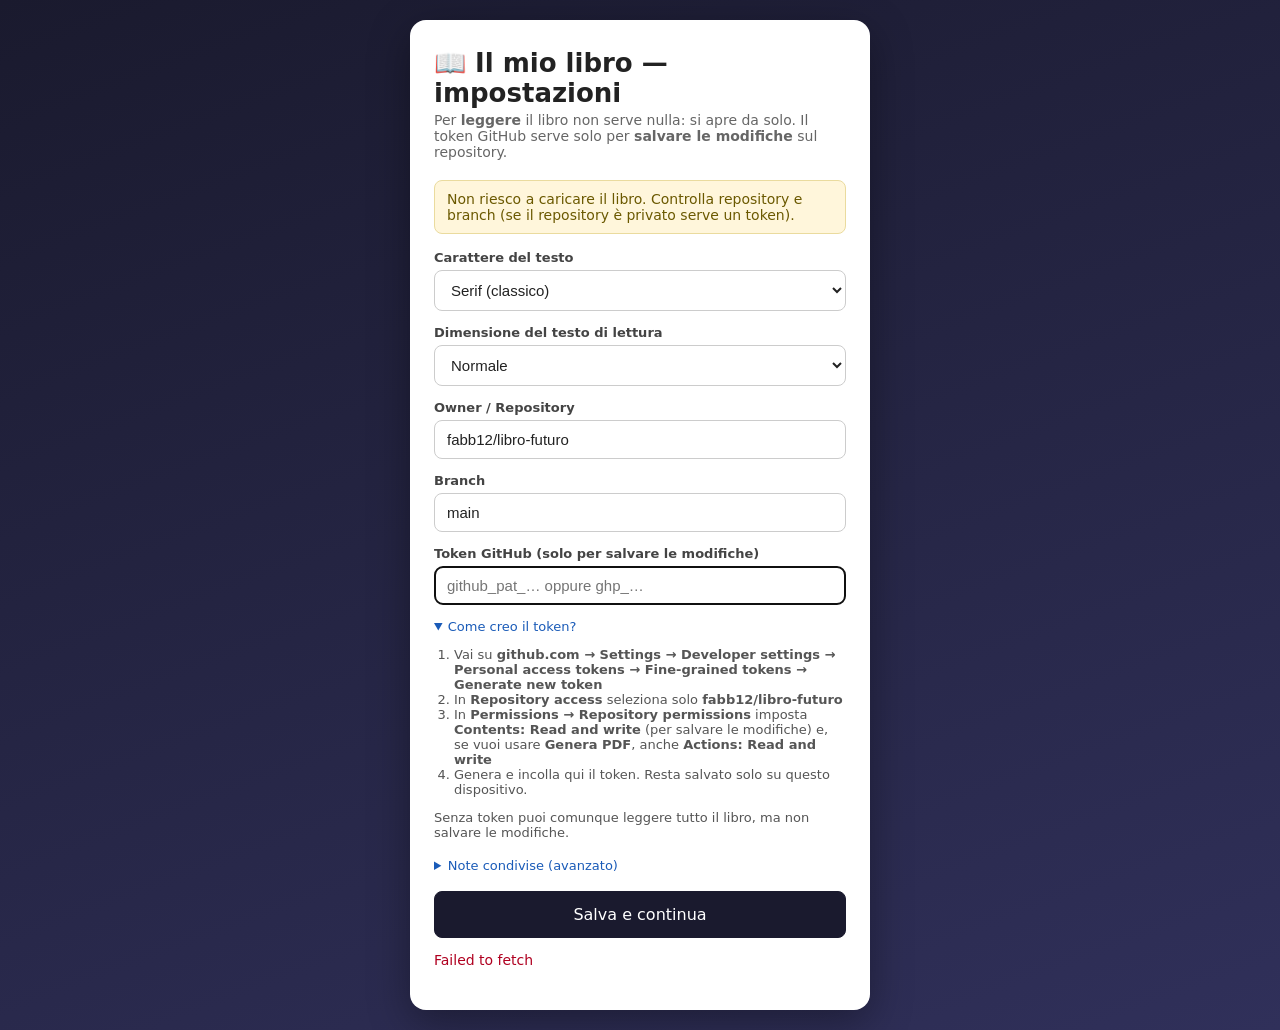
==== docs/index.html @ d260aa68 "Ricerca nel capitolo + sincronizzazione posizione lettura/modifica più solida - Correggo la sincroni" ====
<!DOCTYPE html>
<html lang="it">
<head>
  <meta charset="UTF-8">
  <meta name="viewport" content="width=device-width, initial-scale=1.0, viewport-fit=cover">
  <meta name="theme-color" content="#1a1a2e">
  <title>Memorie di un futuro anteriore — Editor</title>
  <link rel="manifest" href="manifest.webmanifest">
  <link rel="preconnect" href="https://fonts.googleapis.com">
  <link rel="preconnect" href="https://fonts.gstatic.com" crossorigin>
  <link href="https://fonts.googleapis.com/css2?family=Source+Serif+4:ital,opsz,wght@0,8..60,400..700;1,8..60,400..700&family=Source+Sans+3:ital,wght@0,400..700;1,400..700&display=swap" rel="stylesheet">
  <link rel="stylesheet" href="style.css?v=7">
  <link rel="icon" href="icons/icon-192.png">
  <link rel="apple-touch-icon" href="icons/icon-192.png">
  <meta name="apple-mobile-web-app-capable" content="yes">
  <meta name="apple-mobile-web-app-status-bar-style" content="black-translucent">
</head>
<body>

  <!-- ===== Setup / login ===== -->
  <div id="setup-screen" class="screen hidden">
    <div class="setup-card">
      <h1>📖 Il mio libro — impostazioni</h1>
      <p class="setup-sub">Per <b>leggere</b> il libro non serve nulla: si apre da solo. Il token GitHub serve solo per <b>salvare le modifiche</b> sul repository.</p>
      <p id="setup-hint" class="hint hidden"></p>

      <label>Carattere del testo
        <select id="cfg-fontfamily">
          <option value="serif" selected>Serif (classico)</option>
          <option value="sans">Sans serif (moderno)</option>
        </select>
      </label>

      <label>Dimensione del testo di lettura
        <select id="cfg-fontsize">
          <option value="0.85">Piccola</option>
          <option value="1" selected>Normale</option>
          <option value="1.15">Grande</option>
          <option value="1.3">Molto grande</option>
        </select>
      </label>

      <label>Owner / Repository
        <input id="cfg-repo" type="text" value="fabb12/libro-futuro" autocapitalize="off" autocorrect="off">
      </label>
      <label>Branch
        <input id="cfg-branch" type="text" value="main" autocapitalize="off" autocorrect="off">
      </label>
      <label>Token GitHub (solo per salvare le modifiche)
        <input id="cfg-token" type="password" placeholder="github_pat_… oppure ghp_…" autocapitalize="off">
      </label>
      <details class="token-help">
        <summary>Come creo il token?</summary>
        <ol>
          <li>Vai su <b>github.com → Settings → Developer settings → Personal access tokens → Fine-grained tokens → Generate new token</b></li>
          <li>In <b>Repository access</b> seleziona solo <b>fabb12/libro-futuro</b></li>
          <li>In <b>Permissions → Repository permissions</b> imposta <b>Contents: Read and write</b> (per salvare le modifiche) e, se vuoi usare <b>Genera PDF</b>, anche <b>Actions: Read and write</b></li>
          <li>Genera e incolla qui il token. Resta salvato solo su questo dispositivo.</li>
        </ol>
        <p>Senza token puoi comunque leggere tutto il libro, ma non salvare le modifiche.</p>
      </details>

      <details class="token-help notes-help">
        <summary>Note condivise (avanzato)</summary>
        <p>Le note aggiunte al testo sono <b>condivise</b>: vengono salvate nel repository (file <code>docs/notes-data.json</code>) e <b>tutti i lettori le vedono</b>. Per salvarne di nuove serve il <b>token GitHub</b> qui sopra; senza token la nota resta solo su questo dispositivo.</p>
        <p>In alternativa, se vuoi che anche lettori <b>senza token</b> possano scrivere note condivise, puoi usare un progetto gratuito <b>Firebase</b>:</p>
        <ol>
          <li>Crea un progetto su <b>console.firebase.google.com</b> e attiva <b>Firestore Database</b>.</li>
          <li>Nelle <b>Regole</b> consenti lettura/scrittura sulla raccolta <code>notes</code>.</li>
          <li>In <b>Impostazioni progetto</b> copia <b>ID progetto</b> e <b>Chiave API Web</b> e incollali qui sotto.</li>
        </ol>
        <label>ID progetto Firebase
          <input id="cfg-fb-project" type="text" autocapitalize="off" autocorrect="off" placeholder="es. libro-futuro-note">
        </label>
        <label>Chiave API Web
          <input id="cfg-fb-key" type="text" autocapitalize="off" autocorrect="off" placeholder="AIza…">
        </label>
        <p>Per attivarle <b>per tutti</b> in modo permanente, gli stessi due valori vanno messi nel file <code>docs/notes-config.js</code> del repository.</p>
      </details>

      <button id="btn-connect" class="btn primary">Salva e continua</button>
      <p id="setup-error" class="error hidden"></p>
    </div>
  </div>

  <!-- ===== App ===== -->
  <div id="app-screen" class="screen hidden">
    <header id="topbar">
      <button id="btn-toc" class="iconbtn" title="Indice">☰</button>
      <div id="chapter-label">…</div>
      <div class="topbar-actions">
        <button id="btn-notes" class="iconbtn" title="Note del capitolo">🗨️</button>
        <button id="btn-search" class="iconbtn" title="Cerca nel capitolo">🔍</button>
        <button id="btn-theme" class="iconbtn" title="Lettura notturna">🌙</button>
        <button id="btn-tts" class="iconbtn" title="Ascolta il capitolo">🔊</button>
        <button id="btn-mode" class="iconbtn" title="Modifica">✏️</button>
        <button id="btn-save" class="iconbtn hidden" title="Salva sul repository">💾</button>
      </div>
    </header>

    <!-- Barra di ricerca nel capitolo (modalità lettura) -->
    <div id="search-bar" class="hidden">
      <input id="search-input" type="search" placeholder="Cerca nel capitolo…"
             autocapitalize="off" autocorrect="off" autocomplete="off" spellcheck="false">
      <span id="search-count"></span>
      <button id="search-prev" class="iconbtn" title="Risultato precedente">▲</button>
      <button id="search-next" class="iconbtn" title="Risultato successivo">▼</button>
      <button id="search-close" class="iconbtn" title="Chiudi la ricerca">✕</button>
    </div>

    <!-- TOC drawer -->
    <nav id="toc-drawer" class="hidden">
      <div class="toc-head">
        <strong>Indice</strong>
        <button id="btn-toc-close" class="iconbtn">✕</button>
      </div>
      <div id="toc-list"></div>
      <div class="toc-foot">
        <button id="btn-pdf" class="btn small">📄 Genera PDF finale</button>
        <button id="btn-refresh" class="btn small">↻ Ricarica dal repo</button>
        <button id="btn-logout" class="btn small ghost">Impostazioni / esci</button>
      </div>
    </nav>
    <div id="toc-backdrop" class="hidden"></div>

    <!-- Reader -->
    <main id="reader" class="view">
      <article id="reader-content"></article>
      <div id="chapter-nav">
        <button id="btn-prev" class="btn ghost">← Precedente</button>
        <button id="btn-next" class="btn ghost">Successivo →</button>
      </div>
    </main>

    <!-- Editor -->
    <main id="editor" class="view hidden">
      <div id="editor-bar">
        <span id="editor-path"></span>
        <span id="dirty-flag" class="hidden">● non salvato</span>
        <button id="btn-bold" class="iconbtn fmt-btn" title="Grassetto — \textbf (Ctrl+B)"><b>B</b></button>
        <button id="btn-italic" class="iconbtn fmt-btn" title="Corsivo — \textit (Ctrl+I)"><i>I</i></button>
        <button id="btn-img" class="iconbtn img-btn" title="Inserisci un'immagine nel punto del cursore">🖼️</button>
      </div>
      <textarea id="editor-area" spellcheck="false" autocapitalize="off" autocorrect="off"></textarea>
    </main>

    <!-- Barra di lettura ad alta voce -->
    <div id="tts-bar" class="hidden">
      <div class="tts-row">
        <button id="tts-prev" class="iconbtn" title="Paragrafo precedente">⏮</button>
        <button id="tts-play" class="iconbtn tts-big" title="Ascolta">▶</button>
        <button id="tts-next" class="iconbtn" title="Paragrafo successivo">⏭</button>
        <select id="tts-rate" title="Velocità">
          <option value="0.8">0.8×</option>
          <option value="1" selected>1×</option>
          <option value="1.2">1.2×</option>
          <option value="1.5">1.5×</option>
        </select>
        <button id="tts-close" class="iconbtn" title="Chiudi">✕</button>
      </div>
      <div class="tts-row">
        <label class="tts-voice-label">Voce
          <select id="tts-voice"></select>
        </label>
      </div>
      <div id="tts-hint">Tocca un paragrafo per iniziare a leggere da lì</div>
    </div>

    <!-- Note al testo: si aggiungono premendo due volte su una parola -->

    <div id="toast" class="hidden"></div>
    <div id="loading" class="hidden"><div class="spinner"></div><span id="loading-msg">Caricamento…</span></div>
  </div>

  <!-- Sfondo condiviso per composer/popup delle note -->
  <div id="note-backdrop" class="hidden"></div>

  <!-- Composizione di una nuova nota -->
  <div id="note-composer" class="hidden">
    <div class="note-panel-head">Aggiungi una nota al testo</div>
    <div id="note-quote" class="note-quote"></div>
    <textarea id="note-text" placeholder="Scrivi qui la tua nota…"></textarea>
    <input id="note-author" type="text" placeholder="Il tuo nome (facoltativo)" autocapitalize="words" autocorrect="off">
    <div class="note-actions">
      <button id="note-cancel" class="btn small ghost">Annulla</button>
      <button id="note-save" class="btn small primary">Salva nota</button>
    </div>
  </div>

  <!-- Elenco / lettura delle note -->
  <div id="note-popup" class="hidden">
    <div id="note-popup-text"></div>
    <button id="note-popup-close" class="btn small">Chiudi</button>
  </div>

  <!-- Generazione PDF -->
  <div id="pdf-popup" class="hidden">
    <div class="note-panel-head">Genera PDF del libro</div>
    <div id="pdf-body">
      <p class="pdf-hint">La compilazione avviene su GitHub (Actions) e richiede qualche minuto. Al termine il PDF si scarica da solo su questo dispositivo.</p>
      <label class="pdf-mode">Versione
        <select id="pdf-mode">
          <option value="finale" selected>Finale (senza watermark)</option>
          <option value="bozza">Bozza (con watermark)</option>
        </select>
      </label>
      <div id="pdf-status" class="hidden"></div>
      <div id="pdf-links" class="hidden"></div>
      <div id="pdf-last" class="hidden"></div>
    </div>
    <div class="note-actions">
      <button id="pdf-close" class="btn small ghost">Chiudi</button>
      <button id="pdf-start" class="btn small primary">Avvia generazione</button>
    </div>
  </div>

  <!-- Inserimento di un'immagine nel capitolo -->
  <div id="img-popup" class="hidden">
    <div class="note-panel-head">Inserisci un'immagine</div>
    <div id="img-body">
      <p class="pdf-hint">L'immagine (PNG o JPG) viene caricata nella cartella <code>images/</code> del repository e il codice LaTeX viene inserito nel punto in cui hai lasciato il cursore. Puoi anche inserire un'immagine già presente scrivendone solo il nome, senza scegliere un file.</p>
      <button id="img-choose" type="button" class="btn small img-file-label">📷 Scegli o scatta un'immagine…</button>
      <input id="img-file" type="file" accept="image/png,image/jpeg,image/gif,image/webp" class="file-input-offscreen">
      <div id="img-preview-wrap" class="hidden"><img id="img-preview" alt="Anteprima dell'immagine"></div>
      <label class="img-field">Nome del file nella cartella images/
        <input id="img-name" type="text" autocapitalize="off" autocorrect="off" placeholder="es. mia_figura.png">
      </label>
      <label class="img-field">Dimensione (larghezza rispetto alla pagina)
        <select id="img-width">
          <option value="0.3">Piccola — 30%</option>
          <option value="0.4">40%</option>
          <option value="0.5">Media — 50%</option>
          <option value="0.6">60%</option>
          <option value="0.7">70%</option>
          <option value="0.8" selected>Grande — 80%</option>
          <option value="0.9">90%</option>
          <option value="1">Tutta la pagina — 100%</option>
        </select>
      </label>
      <label class="img-field">Didascalia (facoltativa)
        <input id="img-caption" type="text" placeholder="es. Il gap tra emozione e ragione">
      </label>
      <div id="img-status" class="hidden"></div>
    </div>
    <div class="note-actions">
      <button id="img-cancel" class="btn small ghost">Annulla</button>
      <button id="img-insert" class="btn small primary">Carica e inserisci</button>
    </div>
  </div>

  <!-- Footnote popup -->
  <div id="fn-popup" class="hidden">
    <div id="fn-popup-text"></div>
    <button id="fn-popup-close" class="btn small">Chiudi</button>
  </div>

  <script src="notes-config.js"></script>
  <script src="app.js?v=8"></script>
</body>
</html>
---- docs/style.css ----
/* ===== Base ===== */
* { box-sizing: border-box; }
html { -webkit-text-size-adjust: 100%; }
body {
  margin: 0;
  font-family: 'Source Serif 4', Georgia, 'Times New Roman', serif;
  background: #faf7f2;
  color: #222;
  -webkit-font-smoothing: antialiased;
  -moz-osx-font-smoothing: grayscale;
}
/* Carattere scelto nelle impostazioni (data-font impostato da app.js) */
html[data-font="sans"] body {
  font-family: 'Source Sans 3', -apple-system, 'Segoe UI', Roboto, Helvetica, Arial, sans-serif;
}
.hidden { display: none !important; }

button { font: inherit; cursor: pointer; }
.btn {
  border: 1px solid #b8b2a7;
  background: #fff;
  color: #222;
  border-radius: 8px;
  padding: 10px 16px;
  font-family: -apple-system, system-ui, sans-serif;
  font-size: 15px;
}
.btn.primary { background: #1a1a2e; color: #fff; border-color: #1a1a2e; }
.btn.ghost { background: transparent; }
.btn.small { padding: 6px 12px; font-size: 13px; }
.iconbtn {
  border: none; background: transparent; font-size: 22px;
  padding: 8px 12px; line-height: 1; color: #333;
}

/* ===== Setup screen ===== */
#setup-screen {
  min-height: 100vh; display: flex; align-items: center; justify-content: center;
  padding: 20px; background: linear-gradient(160deg, #1a1a2e 0%, #30305a 100%);
}
.setup-card {
  background: #fff; border-radius: 16px; padding: 28px 24px;
  max-width: 460px; width: 100%;
  font-family: -apple-system, system-ui, sans-serif;
  box-shadow: 0 12px 40px rgba(0,0,0,.35);
}
.setup-card h1 { margin: 0 0 4px; font-size: 26px; }
.setup-sub { color: #666; margin: 0 0 20px; font-size: 14px; }
.setup-card label { display: block; font-size: 13px; font-weight: 600; color: #444; margin-bottom: 14px; }
.setup-card input, .setup-card select {
  display: block; width: 100%; margin-top: 5px;
  padding: 10px 12px; font-size: 15px;
  border: 1px solid #ccc; border-radius: 8px;
  background: #fff; color: #222;
}
.token-help { font-size: 13px; color: #555; margin-bottom: 18px; }
.token-help summary { cursor: pointer; color: #1a5bb8; }
.token-help ol { padding-left: 20px; }
#btn-connect { width: 100%; padding: 13px; font-size: 16px; }
.error { color: #b00020; font-size: 14px; }
.hint {
  background: #fff6db; border: 1px solid #eadb9e; border-radius: 8px;
  padding: 10px 12px; font-size: 14px; color: #6b5900; margin: 0 0 16px;
}

/* ===== Topbar ===== */
#topbar {
  position: sticky; top: 0; z-index: 30;
  display: flex; align-items: center;
  background: #1a1a2e; color: #fff;
  padding: 6px 4px;
  padding-top: calc(6px + env(safe-area-inset-top));
}
#topbar .iconbtn { color: #fff; }
#chapter-label {
  flex: 1; text-align: center;
  font-family: -apple-system, system-ui, sans-serif;
  font-size: 14px; font-weight: 600;
  white-space: nowrap; overflow: hidden; text-overflow: ellipsis;
  padding: 0 6px;
}
.topbar-actions { display: flex; }

/* ===== Barra di ricerca nel capitolo ===== */
#search-bar {
  position: sticky; z-index: 29;
  top: calc(env(safe-area-inset-top) + 40px);
  display: flex; align-items: center; gap: 4px;
  background: #f3f0e8; border-bottom: 1px solid #ddd;
  padding: 6px 8px;
  font-family: -apple-system, system-ui, sans-serif;
}
#search-bar.hidden { display: none; }
#search-input {
  flex: 1; min-width: 0;
  border: 1px solid #ccc; border-radius: 8px;
  padding: 8px 12px; font-size: 15px;
  background: #fff; color: #222;
}
#search-input:focus { outline: none; border-color: #5b4bd6; }
#search-count {
  font-size: 13px; color: #666; min-width: 42px; text-align: center;
  font-variant-numeric: tabular-nums; white-space: nowrap;
}
#search-bar .iconbtn { font-size: 16px; padding: 6px 8px; color: #444; }
mark.search-hl {
  background: #ffe082; color: inherit; border-radius: 2px;
}
mark.search-hl.search-current {
  background: #ff9800; color: #1a1a1a;
  box-shadow: 0 0 0 2px rgba(255,152,0,.4);
}

/* ===== TOC drawer ===== */
#toc-drawer {
  position: fixed; top: 0; left: 0; bottom: 0; z-index: 50;
  width: min(320px, 85vw);
  background: #fff;
  box-shadow: 4px 0 24px rgba(0,0,0,.25);
  display: flex; flex-direction: column;
  font-family: -apple-system, system-ui, sans-serif;
  padding-top: env(safe-area-inset-top);
}
#toc-backdrop {
  position: fixed; inset: 0; z-index: 40; background: rgba(0,0,0,.4);
}
.toc-head {
  display: flex; align-items: center; justify-content: space-between;
  padding: 12px 8px 12px 16px; border-bottom: 1px solid #eee;
  font-size: 17px;
}
#toc-list { flex: 1; overflow-y: auto; padding: 8px 0; }
.toc-part {
  padding: 14px 16px 6px;
  font-size: 11px; font-weight: 700; letter-spacing: .08em;
  text-transform: uppercase; color: #888;
}
.toc-item {
  display: block; width: 100%; text-align: left;
  border: none; background: none;
  padding: 10px 16px; font-size: 15px; color: #222;
  border-left: 3px solid transparent;
}
.toc-item.active { background: #f0edff; border-left-color: #5b4bd6; font-weight: 600; }
.toc-foot {
  border-top: 1px solid #eee; padding: 10px 16px;
  padding-bottom: calc(10px + env(safe-area-inset-bottom));
  display: flex; gap: 8px; flex-wrap: wrap;
}

/* ===== Reader ===== */
#reader { padding: 0 0 40px; }
#reader-content {
  max-width: 680px; margin: 0 auto;
  padding: 24px 20px 20px;
  /* --font-scale: scelta dell'utente nelle impostazioni (app.js) */
  font-size: calc(19px * var(--font-scale, 1)); line-height: 1.65;
}
@media (min-width: 800px) { #reader-content { font-size: calc(20px * var(--font-scale, 1)); } }

#reader-content h1 {
  font-size: calc(30px * var(--font-scale, 1)); line-height: 1.25; margin: 10px 0 24px;
  font-weight: 600;
}
#reader-content h2 { font-size: calc(23px * var(--font-scale, 1)); margin: 34px 0 12px; font-weight: 600; }
#reader-content h3 { font-size: calc(19px * var(--font-scale, 1)); margin: 28px 0 10px; font-weight: 600; }
#reader-content h4 { font-size: calc(17px * var(--font-scale, 1)); margin: 22px 0 8px; font-weight: 600; }
#reader-content p { margin: 0 0 1em; text-align: justify; hyphens: auto; }

#reader-content .flushright { text-align: right; }
#reader-content .flushleft { text-align: left; }
#reader-content .center { text-align: center; }
#reader-content .smallcaps { font-variant: small-caps; letter-spacing: .04em; }

#reader-content blockquote {
  margin: 1.2em 0; padding: 2px 0 2px 18px;
  border-left: 3px solid #c9c2b4; color: #444; font-style: italic;
}
#reader-content .epigraph {
  margin: 0 0 2em; color: #555; font-style: italic;
}
#reader-content .epigraph .epigraph-source {
  font-style: normal; font-size: 15px; color: #777; margin-top: 6px;
}

#reader-content figure {
  margin: 1.6em 0; text-align: center;
}
#reader-content img {
  max-width: 100%; height: auto; border-radius: 6px;
  box-shadow: 0 2px 12px rgba(0,0,0,.12);
}
#reader-content figcaption {
  font-size: 14px; color: #777; margin-top: 8px; line-height: 1.5;
  font-family: -apple-system, system-ui, sans-serif; text-align: left;
}
.img-loading {
  display: inline-block; padding: 30px 20px; color: #999;
  background: #efece5; border-radius: 6px; font-size: 14px;
  font-family: -apple-system, system-ui, sans-serif;
}

/* ===== Copertina ===== */
.cover-page {
  position: relative;
  max-width: 440px;
  margin: 6px auto 24px;
}
.cover-imgwrap {
  display: block;
  aspect-ratio: 767 / 1024;   /* proporzioni di images/Cover.png */
  background: #1a1a2e;
  border-radius: 12px;
  overflow: hidden;
  box-shadow: 0 12px 36px rgba(0,0,0,.35);
}
.cover-imgwrap img {
  width: 100%; height: 100%;
  object-fit: cover; display: block;
  border-radius: 0; box-shadow: none;
}
.cover-imgwrap .img-loading {
  position: absolute; top: 50%; left: 50%;
  transform: translate(-50%, -50%);
  background: transparent; color: #999;
}
.cover-overlay {
  position: absolute; top: 5%; left: 6%; right: 6%;
  background: rgba(0,0,0,.45);
  color: #fff;
  border-radius: 12px;
  padding: 16px 14px;
  text-align: center;
}
#reader-content .cover-overlay h1 {
  color: #fff;
  font-size: clamp(17px, 5.2vw, 23px);
  line-height: 1.3;
  letter-spacing: .08em;
  text-transform: uppercase;
  margin: 0 0 10px;
}
#reader-content .cover-overlay p {
  margin: 0; text-align: center; hyphens: none;
}
#reader-content p.cover-subtitle {
  font-size: clamp(12px, 3.4vw, 14px);
  line-height: 1.5;
  margin: 0 0 12px;
}
#reader-content p.cover-author {
  font-family: -apple-system, system-ui, sans-serif;
  font-size: clamp(12px, 3.4vw, 14px);
  letter-spacing: .18em;
  text-transform: uppercase;
}

#reader-content ul, #reader-content ol { margin: 0 0 1em; padding-left: 26px; }
#reader-content li { margin-bottom: .5em; }

#reader-content .fbox {
  display: inline-block; border: 1px solid #999; padding: 8px 12px; margin: 4px 0;
}
#reader-content hr.latex-rule { border: none; border-top: 1px solid #bbb; margin: 1.4em auto; width: 50%; }
.bigskip { height: 1.6em; }
.medskip { height: 1em; }
.smallskip { height: .5em; }

/* dialogue boxes (\human / \ai) */
.msg { margin: 1em 0; padding: 12px 16px; border-radius: 12px; }
.msg-label {
  display: block; font-family: -apple-system, system-ui, sans-serif;
  font-size: 12px; font-weight: 700; letter-spacing: .05em; margin-bottom: 4px;
}
.msg.human { background: #eee9df; border: 1px solid #ddd3c0; }
.msg.ai { background: #e7ecf7; border: 1px solid #ccd7ee; margin-left: 24px; }

/* footnotes */
sup.fnref {
  color: #5b4bd6; cursor: pointer; font-weight: 700;
  font-family: -apple-system, system-ui, sans-serif; font-size: 12px;
  padding: 0 2px;
}
.endnotes {
  margin-top: 3em; border-top: 1px solid #ddd; padding-top: 1em;
  font-size: 14px; color: #555;
}
.endnotes h4 { margin: 0 0 10px; font-family: -apple-system, system-ui, sans-serif; }
.endnotes li { margin-bottom: .6em; }

#fn-popup {
  position: fixed; left: 12px; right: 12px; bottom: 12px; z-index: 100;
  max-width: 640px; margin: 0 auto;
  background: #fff; border-radius: 14px; padding: 16px;
  box-shadow: 0 8px 40px rgba(0,0,0,.35);
  font-size: 15px; line-height: 1.5;
  padding-bottom: calc(16px + env(safe-area-inset-bottom));
}
#fn-popup-text { margin-bottom: 10px; }

#chapter-nav {
  max-width: 680px; margin: 0 auto; padding: 10px 20px 30px;
  display: flex; justify-content: space-between; gap: 10px;
}

/* ===== Editor ===== */
#editor {
  display: flex; flex-direction: column;
  height: calc(100vh - 52px);
  height: calc(100dvh - 52px);
}
#editor.hidden { display: none; }
#editor-bar {
  display: flex; align-items: center; gap: 12px;
  padding: 8px 14px; background: #efece5; border-bottom: 1px solid #ddd;
  font-family: ui-monospace, Menlo, monospace; font-size: 12px; color: #666;
}
#dirty-flag { color: #b00020; font-weight: 700; }
#editor-area {
  flex: 1; width: 100%; border: none; resize: none; outline: none;
  padding: 14px; font-family: ui-monospace, Menlo, Consolas, monospace;
  font-size: 14px; line-height: 1.55; background: #fffdf8; color: #222;
  -webkit-overflow-scrolling: touch;
}

/* ===== Lettura ad alta voce (TTS) ===== */
#tts-bar {
  position: fixed; left: 0; right: 0; bottom: 0; z-index: 90;
  background: #1a1a2e; color: #fff;
  padding: 8px 12px calc(8px + env(safe-area-inset-bottom));
  box-shadow: 0 -4px 20px rgba(0,0,0,.3);
  font-family: -apple-system, system-ui, sans-serif;
}
.tts-row {
  display: flex; align-items: center; justify-content: center; gap: 8px;
  margin-bottom: 4px;
}
#tts-bar .iconbtn { color: #fff; font-size: 20px; }
#tts-bar .tts-big {
  font-size: 26px; background: #5b4bd6; border-radius: 50%;
  width: 52px; height: 52px; padding: 0;
}
#tts-bar select {
  background: #2a2a45; color: #fff; border: 1px solid #444;
  border-radius: 8px; padding: 6px 8px; font-size: 14px; max-width: 220px;
}
.tts-voice-label { font-size: 12px; color: #aaa; display: flex; align-items: center; gap: 6px; }
#tts-hint { text-align: center; font-size: 11px; color: #888; }
body.tts-open #reader { padding-bottom: 150px; }
body.tts-open #chapter-nav { padding-bottom: 150px; }

.tts-current {
  background: #fff3c4 !important; border-radius: 6px;
  box-shadow: 0 0 0 6px #fff3c4;
  transition: background .3s;
}
body.dark .tts-current { background: #3a3520 !important; box-shadow: 0 0 0 6px #3a3520; }

/* ===== Note al testo ===== */
mark.note-hl {
  background: #fde8b0; color: inherit;
  border-bottom: 2px solid #e0a92e;
  border-radius: 2px; padding: 0 1px; cursor: pointer;
}
mark.note-hl.note-flash {
  animation: noteFlash 1.4s ease;
}
@keyframes noteFlash {
  0%, 100% { background: #fde8b0; }
  30% { background: #f7c948; }
}

#btn-notes.has-notes { position: relative; }
#btn-notes {
  font-size: 18px;
  font-family: -apple-system, system-ui, sans-serif;
}

#note-backdrop { position: fixed; inset: 0; z-index: 110; background: rgba(0,0,0,.4); }

/* composer + popup: pannello in basso, come fn-popup */
#note-composer, #note-popup {
  position: fixed; left: 12px; right: 12px; bottom: 12px; z-index: 120;
  max-width: 640px; margin: 0 auto;
  background: #fff; border-radius: 14px; padding: 16px;
  box-shadow: 0 8px 40px rgba(0,0,0,.35);
  font-family: -apple-system, system-ui, sans-serif;
  padding-bottom: calc(16px + env(safe-area-inset-bottom));
}
.note-panel-head { font-size: 15px; font-weight: 700; margin-bottom: 10px; }
.note-quote {
  font-family: 'Source Serif 4', Georgia, serif; font-style: italic; color: #555;
  border-left: 3px solid #e0a92e; padding: 2px 0 2px 10px; margin-bottom: 12px;
  font-size: 15px; max-height: 5em; overflow: auto;
}
#note-text {
  width: 100%; min-height: 90px; resize: vertical;
  border: 1px solid #ccc; border-radius: 8px; padding: 10px 12px;
  font: inherit; font-size: 15px; margin-bottom: 10px;
}
#note-author {
  width: 100%; border: 1px solid #ccc; border-radius: 8px;
  padding: 9px 12px; font: inherit; font-size: 14px; margin-bottom: 12px;
}
.note-actions { display: flex; justify-content: flex-end; gap: 8px; }

/* pannelli generazione PDF e inserimento immagine: stesso stile dei popup nota */
#pdf-popup, #img-popup {
  position: fixed; left: 12px; right: 12px; bottom: 12px; z-index: 120;
  max-width: 640px; margin: 0 auto;
  background: #fff; border-radius: 14px; padding: 16px;
  box-shadow: 0 8px 40px rgba(0,0,0,.35);
  font-family: -apple-system, system-ui, sans-serif;
  padding-bottom: calc(16px + env(safe-area-inset-bottom));
}
#img-popup { max-height: calc(100dvh - 32px); overflow-y: auto; }
.pdf-hint { font-size: 13px; color: #666; margin: 0 0 12px; line-height: 1.4; }
.pdf-mode { display: block; font-size: 13px; color: #444; margin-bottom: 12px; }
.pdf-mode select {
  display: block; width: 100%; margin-top: 4px;
  border: 1px solid #ccc; border-radius: 8px; padding: 9px 12px; font: inherit;
}
#pdf-status {
  font-size: 14px; padding: 10px 12px; border-radius: 8px;
  background: #f0f0f4; margin-bottom: 10px; display: flex; align-items: center; gap: 8px;
}
#pdf-status.err { background: #fbe6e6; color: #a11; }
#pdf-status.ok { background: #e7f5ea; color: #1a7a33; }
#pdf-status .mini-spin, #img-status .mini-spin {
  width: 14px; height: 14px; border: 2px solid #bbb; border-top-color: #555;
  border-radius: 50%; animation: spin .8s linear infinite; flex: 0 0 auto;
}
/* inserimento immagine */
#editor-bar .fmt-btn {
  font-family: Georgia, 'Times New Roman', serif; font-size: 16px;
  line-height: 1.2; padding: 2px 9px; color: #444;
}
#editor-bar #btn-bold { margin-left: auto; }
#editor-bar .img-btn { font-size: 19px; padding: 2px 8px; }
body.dark #editor-bar .fmt-btn { color: #ddd; }
.img-file-label { display: inline-block; margin-bottom: 12px; }
/* input file tenuto fuori schermo ma NON display:none: su iOS/Safari un
   input nascosto con display:none non apre la galleria fotografica */
.file-input-offscreen {
  position: absolute; width: 1px; height: 1px;
  padding: 0; margin: -1px; border: 0; overflow: hidden;
  clip: rect(0 0 0 0); white-space: nowrap;
}
#img-preview-wrap { text-align: center; margin: 0 0 12px; }
#img-preview {
  max-width: 100%; max-height: 160px;
  border-radius: 8px; box-shadow: 0 2px 10px rgba(0,0,0,.2);
}
.img-field { display: block; font-size: 13px; color: #444; margin-bottom: 12px; }
.img-field input, .img-field select {
  display: block; width: 100%; margin-top: 4px;
  border: 1px solid #ccc; border-radius: 8px; padding: 9px 12px;
  font: inherit; background: #fff; color: #222;
}
#img-status {
  font-size: 14px; padding: 10px 12px; border-radius: 8px;
  background: #f0f0f4; margin-bottom: 10px; display: flex; align-items: center; gap: 8px;
}
#img-status.err { background: #fbe6e6; color: #a11; }
#img-popup code { background: #eee; padding: 1px 4px; border-radius: 4px; font-size: 12px; }

#pdf-links, #pdf-last { margin-bottom: 10px; }
#pdf-links a, #pdf-last a {
  display: block; text-align: center; text-decoration: none;
  background: #1a1a2e; color: #fff; border-radius: 8px; padding: 11px 12px;
  font-size: 15px; font-weight: 600; margin-bottom: 8px;
}
#pdf-links a.secondary, #pdf-last a.secondary { background: transparent; color: #1a1a2e; border: 1px solid #ccc; font-weight: 500; }
.pdf-last-label { font-size: 13px; color: #666; margin: 2px 0 6px; }

#note-popup-text { margin-bottom: 10px; max-height: 60vh; overflow: auto; }
.note-card {
  border: 1px solid #eee; border-radius: 10px; padding: 10px 12px; margin-bottom: 10px;
  font-size: 15px; line-height: 1.5;
}
.note-meta { font-size: 13px; color: #666; margin-bottom: 6px; }
.note-body { color: #222; }
.note-quote-ref {
  font-family: 'Source Serif 4', Georgia, serif; font-style: italic; color: #777;
  font-size: 13px; margin-bottom: 6px; cursor: pointer;
}
.note-quote-ref:hover { color: #5b4bd6; }
.note-card [data-del] { margin-top: 8px; }
.note-empty { color: #777; font-size: 14px; margin: 4px 0; }
.notes-help label { display: block; margin-top: 10px; }
.notes-help input {
  display: block; width: 100%; margin-top: 4px;
  padding: 8px 10px; font-size: 14px; border: 1px solid #ccc; border-radius: 8px;
}
.notes-help code { background: #eee; padding: 1px 4px; border-radius: 4px; font-size: 12px; }

/* ===== Toast / loading ===== */
#toast {
  position: fixed; bottom: 24px; left: 50%; transform: translateX(-50%);
  background: #1a1a2e; color: #fff; padding: 12px 20px; border-radius: 10px;
  font-family: -apple-system, system-ui, sans-serif; font-size: 14px;
  z-index: 200; max-width: 90vw; text-align: center;
  box-shadow: 0 6px 24px rgba(0,0,0,.3);
}
#toast.err { background: #8f1029; }
#loading {
  position: fixed; inset: 0; z-index: 150;
  background: rgba(250,247,242,.75);
  display: flex; flex-direction: column; align-items: center; justify-content: center; gap: 14px;
  font-family: -apple-system, system-ui, sans-serif; color: #555;
}
.spinner {
  width: 34px; height: 34px; border-radius: 50%;
  border: 4px solid #ddd; border-top-color: #5b4bd6;
  animation: spin .8s linear infinite;
}
@keyframes spin { to { transform: rotate(360deg); } }

/* ===== Lettura notturna (dark mode) =====
   Attivata dalla classe body.dark, gestita da app.js.
   Il valore iniziale segue la preferenza di sistema, ma l'utente
   puo' forzarla con il pulsante 🌙 / ☀️ nella barra in alto. */
body.dark { background: #17171d; color: #ddd; }
body.dark #reader-content blockquote { color: #aaa; border-left-color: #555; }
body.dark #reader-content figcaption, body.dark .endnotes { color: #999; }
body.dark .endnotes { border-top-color: #333; }
body.dark .img-loading { background: #26262e; color: #888; }
body.dark .msg.human { background: #26241e; border-color: #3a372e; }
body.dark .msg.ai { background: #1e2430; border-color: #2e3a50; }
body.dark #search-bar { background: #22222a; border-bottom-color: #333; }
body.dark #search-input { background: #1b1b22; color: #ddd; border-color: #444; }
body.dark #search-count { color: #aaa; }
body.dark #search-bar .iconbtn { color: #ccc; }
body.dark mark.search-hl { background: #6b5510; color: #f0e6cf; }
body.dark mark.search-hl.search-current { background: #b8791c; color: #fff; }
body.dark #editor-area { background: #1b1b22; color: #ddd; }
body.dark #editor-bar { background: #22222a; border-bottom-color: #333; color: #999; }
body.dark #toc-drawer { background: #202028; color: #ddd; }
body.dark .toc-head { border-bottom-color: #333; }
body.dark .toc-item { color: #ddd; }
body.dark .toc-item.active { background: #2a2a45; }
body.dark .toc-foot { border-top-color: #333; }
body.dark .btn { background: #2a2a32; color: #ddd; border-color: #444; }
body.dark #fn-popup { background: #26262e; color: #ddd; }
body.dark .iconbtn { color: #ddd; }
body.dark mark.note-hl { background: #4a3d17; color: #f0e6cf; border-bottom-color: #b98a1f; }
body.dark mark.note-hl.note-flash { animation: noteFlashDark 1.4s ease; }
@keyframes noteFlashDark { 0%,100% { background: #4a3d17; } 30% { background: #7a641f; } }
body.dark #note-composer, body.dark #note-popup { background: #26262e; color: #ddd; }
body.dark #pdf-popup, body.dark #img-popup { background: #26262e; color: #ddd; }
body.dark .img-field { color: #aaa; }
body.dark .img-field input, body.dark .img-field select { background: #1b1b22; color: #ddd; border-color: #444; }
body.dark #img-status { background: #33333d; color: #ddd; }
body.dark #img-status.err { background: #4a2026; color: #f2b8bf; }
body.dark #img-popup code { background: #333; }
body.dark .pdf-hint, body.dark .pdf-mode { color: #aaa; }
body.dark #pdf-status { background: #33333d; color: #ddd; }
body.dark #pdf-links a, body.dark #pdf-last a { background: #4a4a6a; }
body.dark #pdf-links a.secondary, body.dark #pdf-last a.secondary { background: transparent; color: #ddd; border-color: #555; }
body.dark .pdf-last-label { color: #aaa; }
body.dark #note-text, body.dark #note-author, body.dark .notes-help input { background: #1b1b22; color: #ddd; border-color: #444; }
body.dark .note-card { border-color: #333; }
body.dark .note-body { color: #ddd; }
body.dark .note-meta, body.dark .note-quote, body.dark .note-quote-ref, body.dark .note-empty { color: #aaa; }
body.dark .notes-help code { background: #333; }
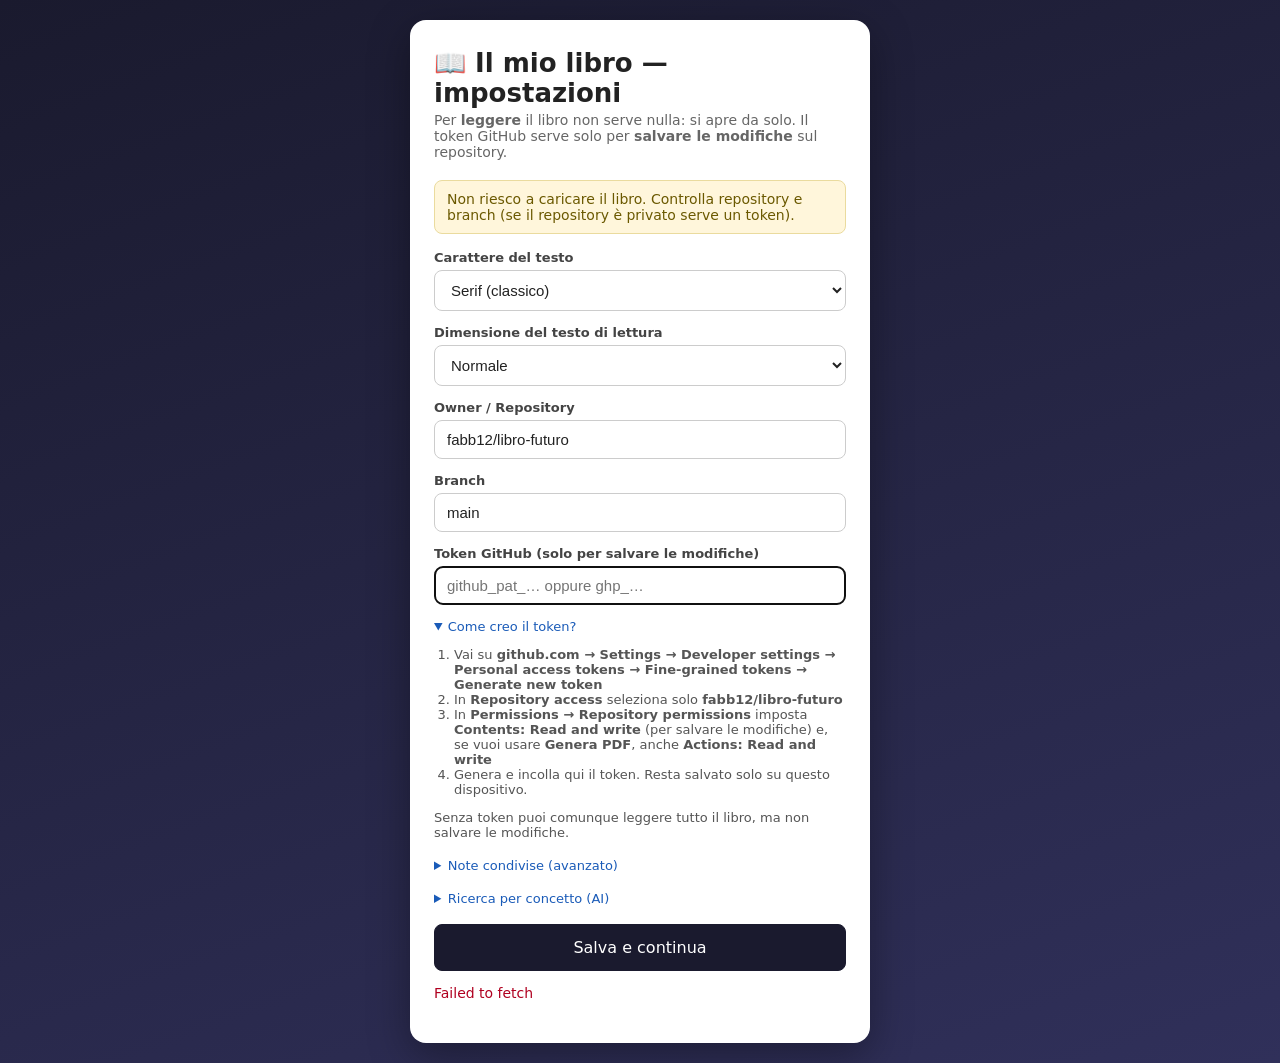
==== commit e8d6bad5: "Aggiungi ricerca globale e per concetto AI" ====
--- a/docs/index.html
+++ b/docs/index.html
@@ -9,7 +9,7 @@
   <link rel="preconnect" href="https://fonts.googleapis.com">
   <link rel="preconnect" href="https://fonts.gstatic.com" crossorigin>
   <link href="https://fonts.googleapis.com/css2?family=Source+Serif+4:ital,opsz,wght@0,8..60,400..700;1,8..60,400..700&family=Source+Sans+3:ital,wght@0,400..700;1,400..700&display=swap" rel="stylesheet">
-  <link rel="stylesheet" href="style.css?v=7">
+  <link rel="stylesheet" href="style.css?v=10">
   <link rel="icon" href="icons/icon-192.png">
   <link rel="apple-touch-icon" href="icons/icon-192.png">
   <meta name="apple-mobile-web-app-capable" content="yes">
@@ -62,7 +62,7 @@
 
       <details class="token-help notes-help">
         <summary>Note condivise (avanzato)</summary>
-        <p>Le note aggiunte al testo sono <b>condivise</b>: vengono salvate nel repository (file <code>docs/notes-data.json</code>) e <b>tutti i lettori le vedono</b>. Per salvarne di nuove serve il <b>token GitHub</b> qui sopra; senza token la nota resta solo su questo dispositivo.</p>
+        <p>Le note aggiunte al testo e le annotazioni a penna sono <b>condivise</b>: vengono salvate nel repository (file <code>docs/notes-data.json</code> e <code>docs/ink-data.json</code>) e <b>tutti i lettori le vedono</b>. Per salvarne di nuove serve il <b>token GitHub</b> qui sopra; senza token restano solo su questo dispositivo.</p>
         <p>In alternativa, se vuoi che anche lettori <b>senza token</b> possano scrivere note condivise, puoi usare un progetto gratuito <b>Firebase</b>:</p>
         <ol>
           <li>Crea un progetto su <b>console.firebase.google.com</b> e attiva <b>Firestore Database</b>.</li>
@@ -76,6 +76,20 @@
           <input id="cfg-fb-key" type="text" autocapitalize="off" autocorrect="off" placeholder="AIza…">
         </label>
         <p>Per attivarle <b>per tutti</b> in modo permanente, gli stessi due valori vanno messi nel file <code>docs/notes-config.js</code> del repository.</p>
+      </details>
+
+      <details class="token-help ai-help">
+        <summary>Ricerca per concetto (AI)</summary>
+        <p>Per cercare idee affini, inserisci una chiave per un'API compatibile con OpenAI. La chiave resta solo su questo dispositivo ed è usata esclusivamente quando scegli <b>Concetto</b>.</p>
+        <label>Indirizzo API
+          <input id="cfg-ai-url" type="url" autocapitalize="off" autocorrect="off" placeholder="https://api.openai.com/v1">
+        </label>
+        <label>Modello
+          <input id="cfg-ai-model" type="text" autocapitalize="off" autocorrect="off" placeholder="gpt-4o-mini">
+        </label>
+        <label>Chiave API AI
+          <input id="cfg-ai-key" type="password" autocapitalize="off" autocomplete="off" placeholder="sk-…">
+        </label>
       </details>
 
       <button id="btn-connect" class="btn primary">Salva e continua</button>
@@ -93,19 +107,34 @@
         <button id="btn-search" class="iconbtn" title="Cerca nel capitolo">🔍</button>
         <button id="btn-theme" class="iconbtn" title="Lettura notturna">🌙</button>
         <button id="btn-tts" class="iconbtn" title="Ascolta il capitolo">🔊</button>
+        <button id="btn-pen" class="iconbtn" title="Penna: sottolinea e scrivi sul testo">🖊️</button>
         <button id="btn-mode" class="iconbtn" title="Modifica">✏️</button>
         <button id="btn-save" class="iconbtn hidden" title="Salva sul repository">💾</button>
       </div>
     </header>
 
-    <!-- Barra di ricerca nel capitolo (modalità lettura) -->
+    <!-- Ricerca nel capitolo o nell'intero libro -->
     <div id="search-bar" class="hidden">
-      <input id="search-input" type="search" placeholder="Cerca nel capitolo…"
-             autocapitalize="off" autocorrect="off" autocomplete="off" spellcheck="false">
-      <span id="search-count"></span>
-      <button id="search-prev" class="iconbtn" title="Risultato precedente">▲</button>
-      <button id="search-next" class="iconbtn" title="Risultato successivo">▼</button>
-      <button id="search-close" class="iconbtn" title="Chiudi la ricerca">✕</button>
+      <div class="search-controls">
+        <select id="search-kind" title="Tipo di ricerca">
+          <option value="word">Parola</option>
+          <option value="phrase">Frase esatta</option>
+          <option value="concept">Concetto (AI)</option>
+        </select>
+        <select id="search-scope" title="Dove cercare">
+          <option value="book">Tutto il libro</option>
+          <option value="chapter">Questo capitolo</option>
+        </select>
+        <input id="search-input" type="search" placeholder="Parola, frase o concetto…"
+               autocapitalize="off" autocorrect="off" autocomplete="off" spellcheck="false">
+        <button id="search-run" class="btn small primary">Cerca</button>
+        <span id="search-count"></span>
+        <button id="search-prev" class="iconbtn" title="Risultato precedente">▲</button>
+        <button id="search-next" class="iconbtn" title="Risultato successivo">▼</button>
+        <button id="search-close" class="iconbtn" title="Chiudi la ricerca">✕</button>
+      </div>
+      <div id="search-status" class="hidden"></div>
+      <div id="search-results" class="hidden"></div>
     </div>
 
     <!-- TOC drawer -->
@@ -137,6 +166,7 @@
       <div id="editor-bar">
         <span id="editor-path"></span>
         <span id="dirty-flag" class="hidden">● non salvato</span>
+        <button id="btn-copy" class="iconbtn fmt-btn" title="Seleziona tutto e copia negli appunti">📋</button>
         <button id="btn-bold" class="iconbtn fmt-btn" title="Grassetto — \textbf (Ctrl+B)"><b>B</b></button>
         <button id="btn-italic" class="iconbtn fmt-btn" title="Corsivo — \textit (Ctrl+I)"><i>I</i></button>
         <button id="btn-img" class="iconbtn img-btn" title="Inserisci un'immagine nel punto del cursore">🖼️</button>
@@ -166,6 +196,31 @@
       <div id="tts-hint">Tocca un paragrafo per iniziare a leggere da lì</div>
     </div>
 
+    <!-- Barra della penna: annotazioni a mano libera in modalità lettura -->
+    <div id="pen-bar" class="hidden">
+      <div class="pen-row">
+        <button id="pen-tool-pen" class="iconbtn pen-tool sel" title="Penna">✒️</button>
+        <button id="pen-tool-hl" class="iconbtn pen-tool" title="Evidenziatore">🖍️</button>
+        <button id="pen-tool-eraser" class="iconbtn pen-tool" title="Gomma: tocca un tratto per cancellarlo">🧽</button>
+        <span class="pen-sep"></span>
+        <button class="pen-color" data-color="#1c1c1c" title="Nero" style="--c:#1c1c1c"></button>
+        <button class="pen-color" data-color="#d62828" title="Rosso" style="--c:#d62828"></button>
+        <button class="pen-color" data-color="#1d4ed8" title="Blu" style="--c:#1d4ed8"></button>
+        <button class="pen-color" data-color="#15803d" title="Verde" style="--c:#15803d"></button>
+        <button class="pen-color" data-color="#e8b800" title="Giallo" style="--c:#e8b800"></button>
+      </div>
+      <div class="pen-row">
+        <label class="pen-width-label">Tratto
+          <input id="pen-width" type="range" min="1" max="10" step="1" value="3" title="Spessore del tratto">
+        </label>
+        <span id="pen-preview"><span id="pen-preview-dot"></span></span>
+        <button id="pen-undo" class="iconbtn" title="Annulla l'ultima azione (tratto o cancellazione)">↩️</button>
+        <button id="pen-clear" class="iconbtn" title="Cancella tutti i tratti del capitolo">🗑️</button>
+        <button id="pen-close" class="iconbtn" title="Chiudi la penna">✕</button>
+      </div>
+      <div id="pen-hint">Disegna con un dito o con la penna · con due dita scorri la pagina · le annotazioni sono condivise con tutti i lettori (per salvarle serve il token)</div>
+    </div>
+
     <!-- Note al testo: si aggiungono premendo due volte su una parola -->
 
     <div id="toast" class="hidden"></div>
@@ -255,6 +310,6 @@
   </div>
 
   <script src="notes-config.js"></script>
-  <script src="app.js?v=8"></script>
+  <script src="app.js?v=13"></script>
 </body>
 </html>
--- a/docs/style.css
+++ b/docs/style.css
@@ -80,15 +80,48 @@
   padding: 0 6px;
 }
 .topbar-actions { display: flex; }
+/* con la penna la barra ha piu' pulsanti: sui telefoni stretti si compattano */
+@media (max-width: 430px) {
+  #topbar .iconbtn { padding: 8px 6px; font-size: 20px; }
+}
+#btn-pen.pen-active { background: #5b4bd6; border-radius: 8px; }
 
 /* ===== Barra di ricerca nel capitolo ===== */
 #search-bar {
   position: sticky; z-index: 29;
   top: calc(env(safe-area-inset-top) + 40px);
-  display: flex; align-items: center; gap: 4px;
+  display: block;
   background: #f3f0e8; border-bottom: 1px solid #ddd;
   padding: 6px 8px;
   font-family: -apple-system, system-ui, sans-serif;
+}
+.search-controls { display: flex; align-items: center; gap: 5px; }
+#search-kind, #search-scope {
+  border: 1px solid #ccc; border-radius: 8px; padding: 8px 6px;
+  background: #fff; color: #222; font-size: 13px;
+}
+#search-run { white-space: nowrap; }
+#search-status { padding: 8px 4px 3px; color: #666; font-size: 13px; }
+#search-status.err { color: #b00020; }
+#search-results {
+  max-height: min(52vh, 430px); overflow-y: auto; margin-top: 6px;
+  background: #fff; border: 1px solid #ddd; border-radius: 8px;
+  box-shadow: 0 7px 20px rgba(0,0,0,.14);
+}
+.search-result {
+  display: block; width: 100%; border: 0; border-bottom: 1px solid #eee;
+  background: transparent; padding: 10px 12px; text-align: left; color: #222;
+}
+.search-result:last-child { border-bottom: 0; }
+.search-result:hover, .search-result:focus { background: #f0edff; outline: none; }
+.search-result-title { display: block; font-weight: 700; font-size: 14px; margin-bottom: 3px; }
+.search-result-snippet { display: block; color: #555; font-size: 13px; line-height: 1.4; }
+.search-result-snippet mark { background: #ffe082; }
+@media (max-width: 680px) {
+  .search-controls { flex-wrap: wrap; }
+  #search-input { order: 3; flex-basis: calc(100% - 82px); }
+  #search-run { order: 4; }
+  #search-count, #search-prev, #search-next { display: none; }
 }
 #search-bar.hidden { display: none; }
 #search-input {
@@ -151,6 +184,7 @@
 /* ===== Reader ===== */
 #reader { padding: 0 0 40px; }
 #reader-content {
+  position: relative; /* aggancia il livello delle annotazioni a penna */
   max-width: 680px; margin: 0 auto;
   padding: 24px 20px 20px;
   /* --font-scale: scelta dell'utente nelle impostazioni (app.js) */
@@ -200,41 +234,79 @@
   font-family: -apple-system, system-ui, sans-serif;
 }
 
-/* ===== Copertina ===== */
+/* ===== Copertina =====
+   Occupa tutta la pagina: il contenitore di lettura (#reader-content.is-cover)
+   perde margini e larghezza massima e la copertina riempie lo schermo
+   sotto la barra (--topbar-h impostata da app.js).
+   L'immagine viene mostrata SEMPRE per intero (object-fit: contain): il
+   riquadro si adatta all'altezza disponibile e alla larghezza dello schermo,
+   così su monitor grandi la copertina non viene tagliata. */
+#reader-content.is-cover { max-width: none; padding: 0; }
 .cover-page {
+  --cover-h: calc(100vh - var(--topbar-h, 52px));
+  /* larghezza stimata della copertina: l'immagine e' verticale (767x1024),
+     quindi o e' limitata dall'altezza disponibile o dalla larghezza dello
+     schermo. Serve solo a dimensionare il testo dell'overlay. */
+  --cover-w: min(100vw, var(--cover-h) * 767 / 1024);
   position: relative;
-  max-width: 440px;
-  margin: 6px auto 24px;
-}
+  margin: 0;
+  height: var(--cover-h);
+  min-height: 380px;
+  display: flex;
+  align-items: center;
+  justify-content: center;
+  background: #1a1a2e;
+  overflow: hidden;
+}
+@supports (height: 100dvh) {
+  .cover-page { --cover-h: calc(100dvh - var(--topbar-h, 52px)); }
+}
+/* il riquadro si stringe attorno all'immagine: l'overlay resta agganciato
+   alla copertina e non ai bordi dello schermo */
 .cover-imgwrap {
+  position: relative;
   display: block;
-  aspect-ratio: 767 / 1024;   /* proporzioni di images/Cover.png */
-  background: #1a1a2e;
-  border-radius: 12px;
+  /* il riquadro prende l'altezza disponibile, ma non piu' di quanto la
+     larghezza del contenitore consenta mantenendo le proporzioni:
+     l'altezza viene ricavata dall'aspect-ratio */
+  width: min(100%, var(--cover-h) * 767 / 1024);
+  height: auto;
+  aspect-ratio: 767 / 1024;
   overflow: hidden;
-  box-shadow: 0 12px 36px rgba(0,0,0,.35);
-}
-.cover-imgwrap img {
+}
+/* l'id serve a vincere su "#reader-content img { height:auto, max-width:100% }" */
+#reader-content .cover-imgwrap img {
+  display: block;
   width: 100%; height: 100%;
-  object-fit: cover; display: block;
+  max-width: 100%;
+  /* contain, non cover: l'immagine non viene mai tagliata */
+  object-fit: contain;
   border-radius: 0; box-shadow: none;
 }
+/* finché l'immagine non è caricata il riquadro non ha dimensioni proprie:
+   il placeholder tiene in piedi l'area centrale */
 .cover-imgwrap .img-loading {
   position: absolute; top: 50%; left: 50%;
   transform: translate(-50%, -50%);
   background: transparent; color: #999;
+  white-space: nowrap;
 }
 .cover-overlay {
-  position: absolute; top: 5%; left: 6%; right: 6%;
+  position: absolute; top: 6%; left: 50%;
+  transform: translateX(-50%);
+  width: min(88%, 620px);
   background: rgba(0,0,0,.45);
   color: #fff;
   border-radius: 12px;
   padding: 16px 14px;
   text-align: center;
 }
+/* le dimensioni del testo seguono la larghezza della copertina (--cover-w),
+   non quella della finestra: su schermi larghi l'immagine è alta e stretta e
+   un font in vw risulterebbe sproporzionato */
 #reader-content .cover-overlay h1 {
   color: #fff;
-  font-size: clamp(17px, 5.2vw, 23px);
+  font-size: clamp(17px, calc(var(--cover-w, 100vw) * .052), 30px);
   line-height: 1.3;
   letter-spacing: .08em;
   text-transform: uppercase;
@@ -244,13 +316,13 @@
   margin: 0; text-align: center; hyphens: none;
 }
 #reader-content p.cover-subtitle {
-  font-size: clamp(12px, 3.4vw, 14px);
+  font-size: clamp(12px, calc(var(--cover-w, 100vw) * .038), 17px);
   line-height: 1.5;
   margin: 0 0 12px;
 }
 #reader-content p.cover-author {
   font-family: -apple-system, system-ui, sans-serif;
-  font-size: clamp(12px, 3.4vw, 14px);
+  font-size: clamp(12px, calc(var(--cover-w, 100vw) * .038), 16px);
   letter-spacing: .18em;
   text-transform: uppercase;
 }
@@ -435,7 +507,7 @@
   font-family: Georgia, 'Times New Roman', serif; font-size: 16px;
   line-height: 1.2; padding: 2px 9px; color: #444;
 }
-#editor-bar #btn-bold { margin-left: auto; }
+#editor-bar #btn-copy { margin-left: auto; }
 #editor-bar .img-btn { font-size: 19px; padding: 2px 8px; }
 body.dark #editor-bar .fmt-btn { color: #ddd; }
 .img-file-label { display: inline-block; margin-bottom: 12px; }
@@ -493,6 +565,55 @@
   padding: 8px 10px; font-size: 14px; border: 1px solid #ccc; border-radius: 8px;
 }
 .notes-help code { background: #eee; padding: 1px 4px; border-radius: 4px; font-size: 12px; }
+
+/* ===== Penna: annotazioni a mano libera ===== */
+#ink-layer {
+  position: absolute; inset: 0;
+  width: 100%; height: 100%;
+  overflow: visible;
+  pointer-events: none; /* a penna spenta i tocchi passano al testo */
+  z-index: 5;
+}
+body.ink-on #ink-layer {
+  pointer-events: auto;
+  touch-action: none; /* il dito disegna; per scorrere si usano due dita */
+  cursor: crosshair;
+}
+
+#pen-bar {
+  position: fixed; left: 0; right: 0; bottom: 0; z-index: 90;
+  background: #1a1a2e; color: #fff;
+  padding: 8px 12px calc(8px + env(safe-area-inset-bottom));
+  box-shadow: 0 -4px 20px rgba(0,0,0,.3);
+  font-family: -apple-system, system-ui, sans-serif;
+}
+.pen-row {
+  display: flex; align-items: center; justify-content: center; gap: 8px;
+  margin-bottom: 6px;
+}
+#pen-bar .iconbtn { color: #fff; font-size: 20px; padding: 6px 8px; border-radius: 8px; }
+#pen-bar .pen-tool.sel { background: #5b4bd6; }
+.pen-sep { width: 1px; height: 24px; background: #44446a; margin: 0 4px; }
+.pen-color {
+  width: 26px; height: 26px; border-radius: 50%;
+  border: 2px solid transparent; background: var(--c);
+  padding: 0; flex: 0 0 auto;
+}
+.pen-color.sel { border-color: #fff; box-shadow: 0 0 0 2px #5b4bd6; }
+.pen-width-label {
+  display: flex; align-items: center; gap: 8px;
+  font-size: 12px; color: #aaa;
+}
+#pen-width { width: min(150px, 34vw); accent-color: #5b4bd6; }
+#pen-preview {
+  width: 28px; height: 28px; flex: 0 0 auto;
+  display: inline-flex; align-items: center; justify-content: center;
+  background: #2a2a45; border-radius: 6px;
+}
+#pen-preview-dot { display: block; border-radius: 50%; background: #1c1c1c; }
+#pen-hint { text-align: center; font-size: 11px; color: #888; }
+body.ink-on #reader { padding-bottom: 170px; }
+body.ink-on #chapter-nav { padding-bottom: 170px; }
 
 /* ===== Toast / loading ===== */
 #toast {
@@ -529,6 +650,11 @@
 body.dark .msg.ai { background: #1e2430; border-color: #2e3a50; }
 body.dark #search-bar { background: #22222a; border-bottom-color: #333; }
 body.dark #search-input { background: #1b1b22; color: #ddd; border-color: #444; }
+body.dark #search-kind, body.dark #search-scope,
+body.dark #search-results { background: #1b1b22; color: #ddd; border-color: #444; }
+body.dark .search-result { color: #eee; border-bottom-color: #333; }
+body.dark .search-result:hover, body.dark .search-result:focus { background: #303044; }
+body.dark .search-result-snippet, body.dark #search-status { color: #aaa; }
 body.dark #search-count { color: #aaa; }
 body.dark #search-bar .iconbtn { color: #ccc; }
 body.dark mark.search-hl { background: #6b5510; color: #f0e6cf; }
